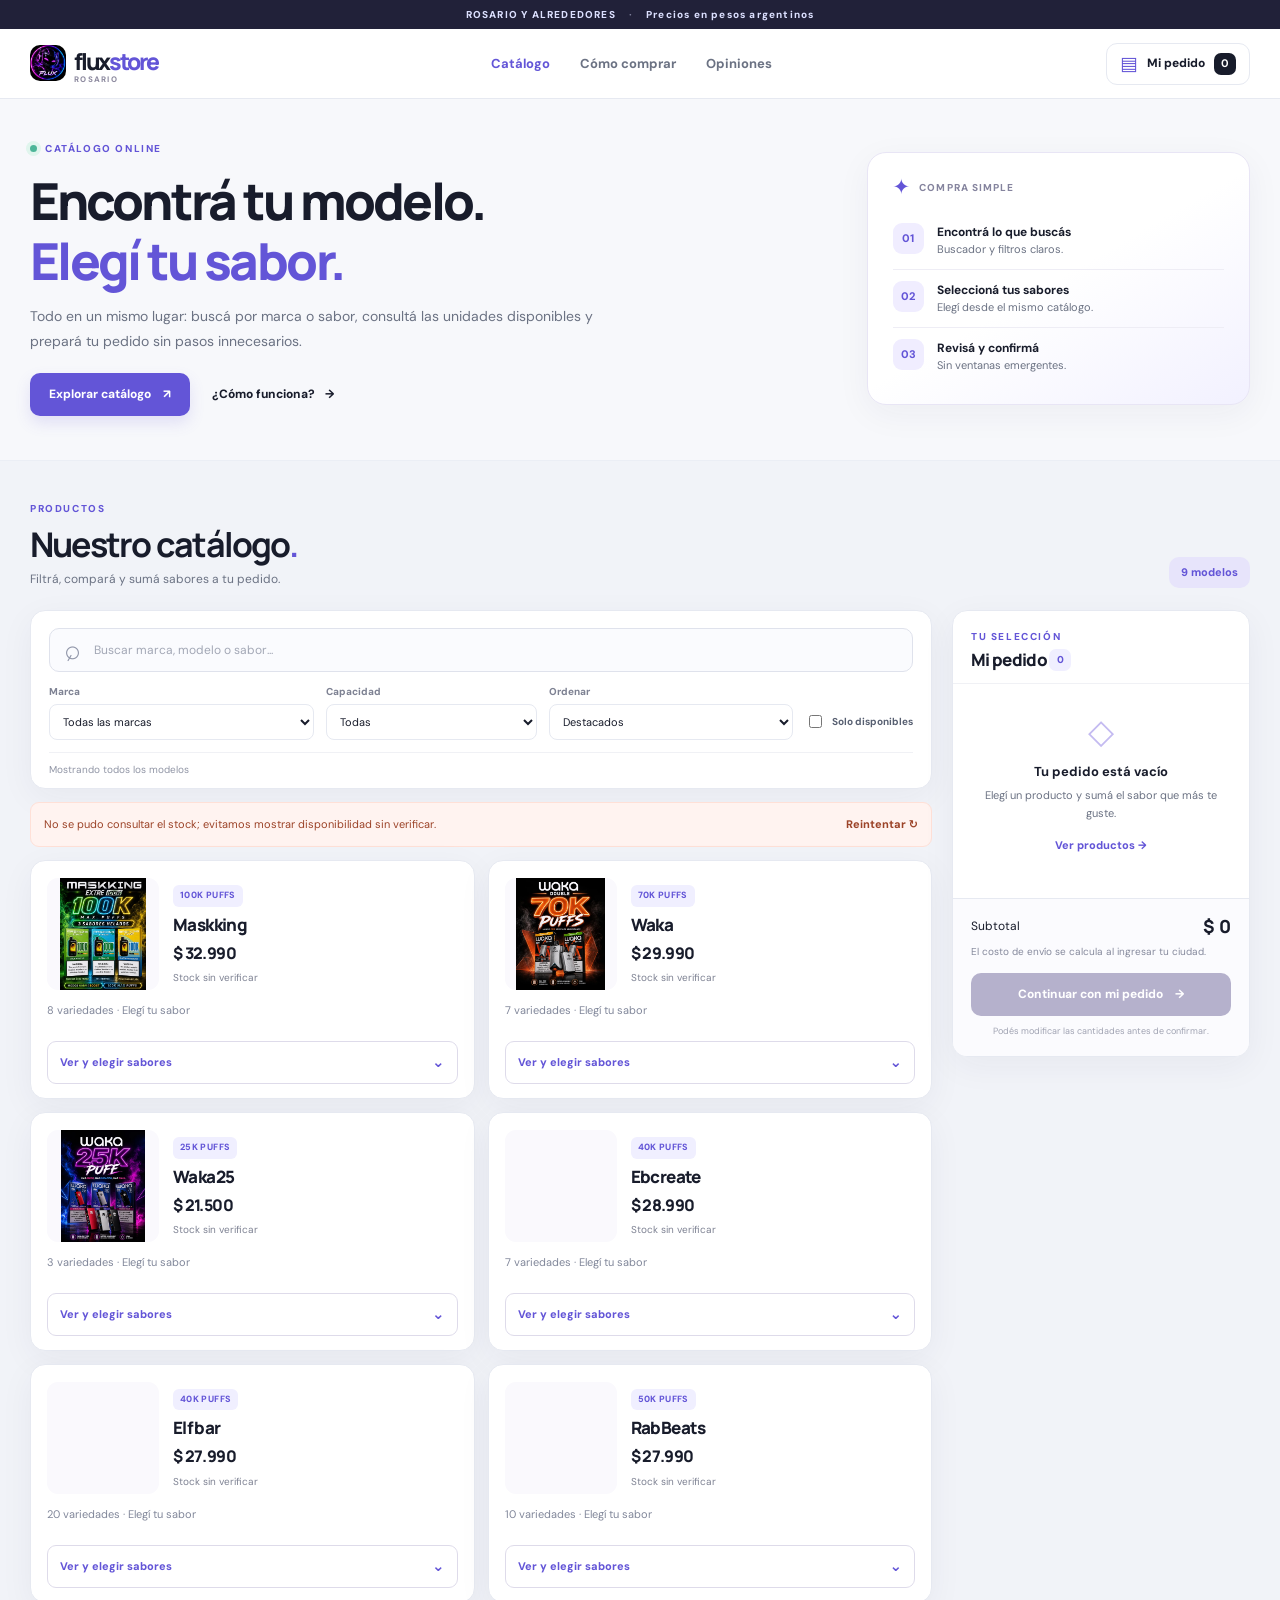
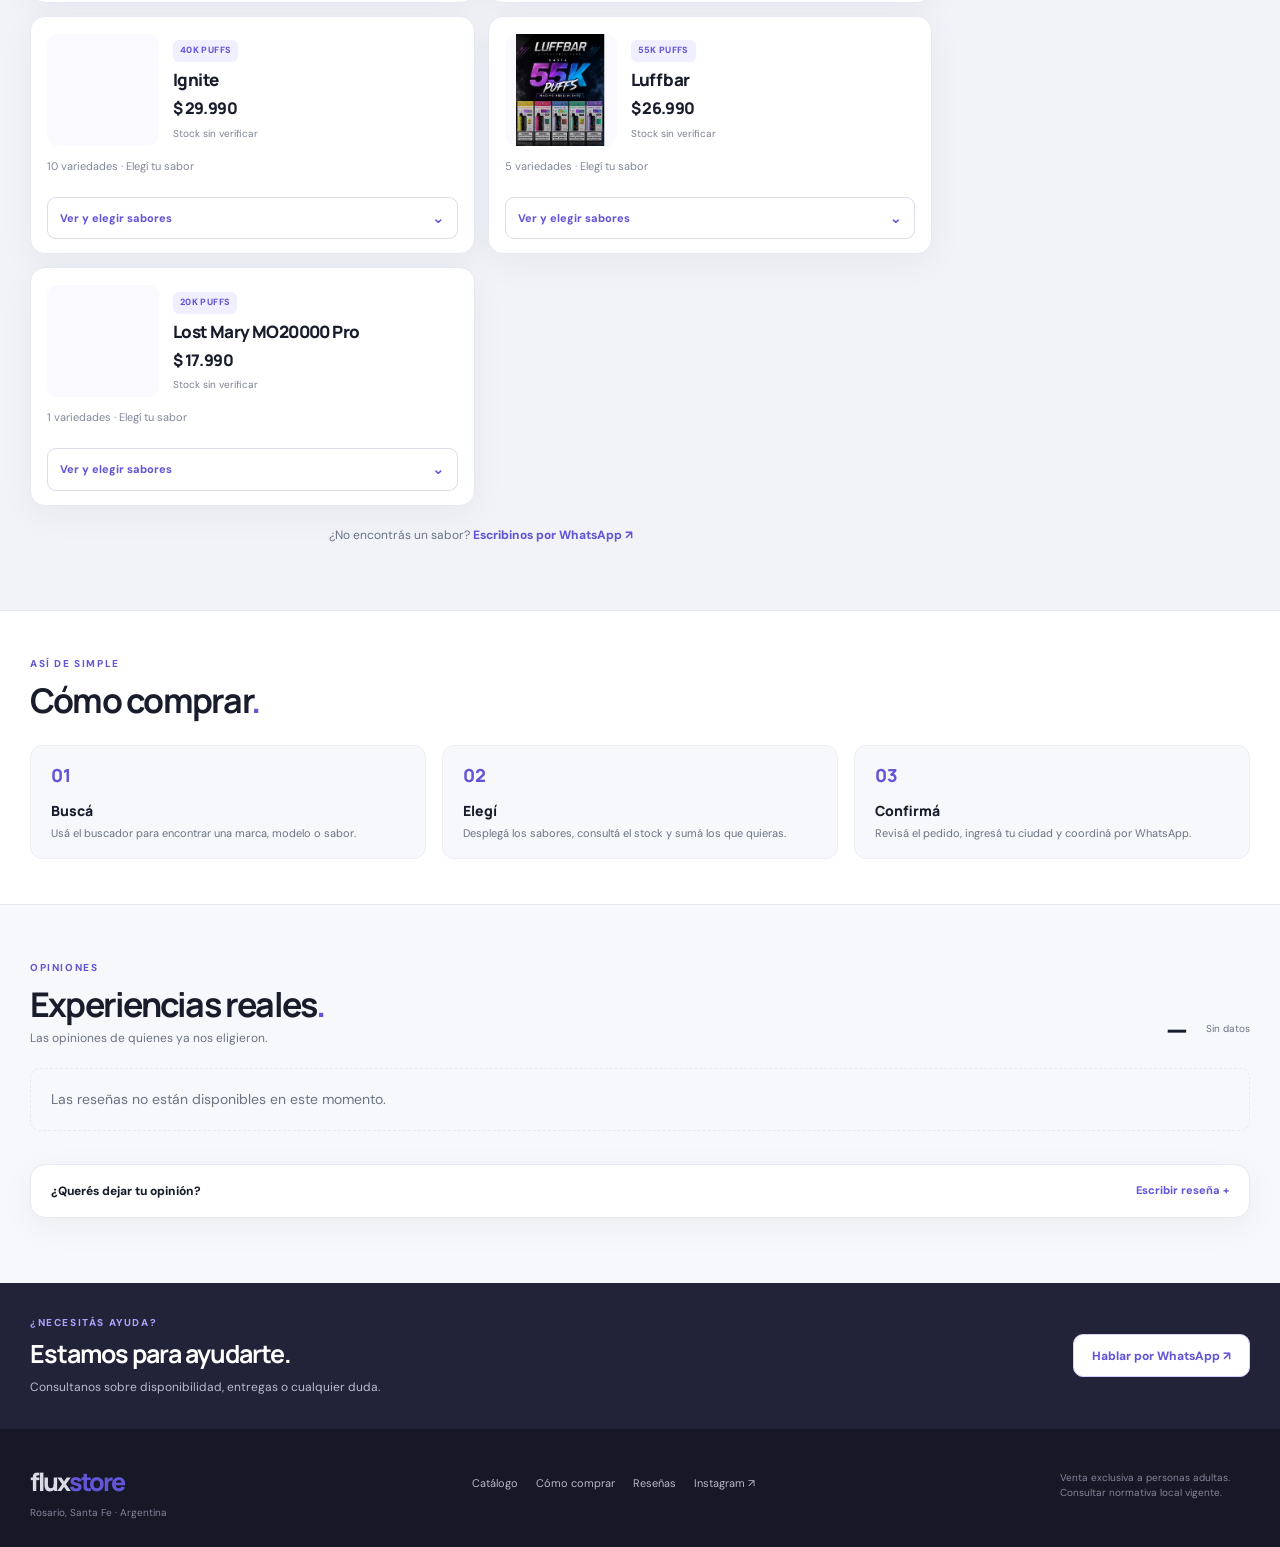
==== fluxstore/index.html @ 84cd3f76 "Primera version Fluxstore" ====
<!doctype html>
<html lang="es-AR">
<head>
  <meta charset="utf-8">
  <meta name="viewport" content="width=device-width, initial-scale=1">
  <meta name="theme-color" content="#f7f8fc">
  <meta name="description" content="Catálogo de Fluxstore Rosario. Consultá modelos y disponibilidad de sabores y prepará tu pedido con claridad.">
  <title>Fluxstore · Catálogo y pedidos</title>
  <link rel="icon" href="assets/fluxstore-logo-circle.webp">
  <link rel="preconnect" href="https://fonts.googleapis.com">
  <link rel="preconnect" href="https://fonts.gstatic.com" crossorigin>
  <link href="https://fonts.googleapis.com/css2?family=DM+Sans:wght@400;500;600;700;800&family=Manrope:wght@500;600;700;800&display=swap" rel="stylesheet">
  <link rel="stylesheet" href="styles.css">
  <script src="catalog-data.js" defer></script>
  <script src="script.js" defer></script>
</head>
<body>
  <a class="skip-link" href="#catalogo">Saltar al catálogo</a>
  <div class="top-note">ROSARIO Y ALREDEDORES <span aria-hidden="true">·</span> Precios en pesos argentinos</div>
  <header class="site-header">
    <div class="wrap nav">
      <a class="brand" href="#inicio" aria-label="Fluxstore, ir al inicio">
        <img src="assets/fluxstore-logo-circle.webp" alt="" width="40" height="40">
        <span>flux<span class="brand-accent">store</span><small>ROSARIO</small></span>
      </a>
      <nav class="nav-links" aria-label="Navegación principal">
        <a href="#catalogo" aria-current="page">Catálogo</a>
        <a href="#como-comprar">Cómo comprar</a>
        <a href="#resenas">Opiniones</a>
      </nav>
      <a class="header-order" href="#pedido" aria-label="Ver tu pedido"><span aria-hidden="true">▤</span> Mi pedido <strong id="headerCount">0</strong></a>
    </div>
  </header>

  <main id="inicio">
    <section class="hero wrap" aria-labelledby="hero-title">
      <div class="hero-copy">
        <span class="eyebrow"><span class="live-dot" aria-hidden="true"></span> CATÁLOGO ONLINE</span>
        <h1 id="hero-title">Encontrá tu modelo.<br><span>Elegí tu sabor.</span></h1>
        <p>Todo en un mismo lugar: buscá por marca o sabor, consultá las unidades disponibles y prepará tu pedido sin pasos innecesarios.</p>
        <div class="hero-actions">
          <a href="#catalogo" class="btn btn-primary">Explorar catálogo <span aria-hidden="true">↗</span></a>
          <a href="#como-comprar" class="text-link">¿Cómo funciona? <span aria-hidden="true">→</span></a>
        </div>
      </div>
      <div class="hero-aside" aria-label="Proceso de compra">
        <div class="hero-aside-top"><span class="hero-icon">✦</span><span>COMPRA SIMPLE</span></div>
        <div class="hero-mini-step"><span>01</span><div><strong>Encontrá lo que buscás</strong><small>Buscador y filtros claros.</small></div></div>
        <div class="hero-mini-step"><span>02</span><div><strong>Seleccioná tus sabores</strong><small>Elegí desde el mismo catálogo.</small></div></div>
        <div class="hero-mini-step"><span>03</span><div><strong>Revisá y confirmá</strong><small>Sin ventanas emergentes.</small></div></div>
      </div>
    </section>

    <section class="catalog-section" id="catalogo" aria-labelledby="catalog-title">
      <div class="wrap">
        <div class="section-heading">
          <div><span class="eyebrow">PRODUCTOS</span><h2 id="catalog-title">Nuestro catálogo<span class="heading-dot">.</span></h2><p>Filtrá, compará y sumá sabores a tu pedido.</p></div>
          <span class="catalog-counter" id="resultsCount" aria-live="polite">Cargando productos...</span>
        </div>

        <div class="shop-layout">
          <div class="shop-main">
            <div class="filters-card">
              <label class="search-control" for="productSearch">
                <span class="search-icon" aria-hidden="true">⌕</span>
                <input type="search" id="productSearch" placeholder="Buscar marca, modelo o sabor..." autocomplete="off">
              </label>
              <div class="filter-row">
                <label class="select-wrapper"><span>Marca</span><select id="brandFilter" aria-label="Filtrar por marca"><option value="all">Todas las marcas</option></select></label>
                <label class="select-wrapper"><span>Capacidad</span><select id="puffFilter" aria-label="Filtrar por capacidad"><option value="all">Todas</option></select></label>
                <label class="select-wrapper"><span>Ordenar</span><select id="sortFilter" aria-label="Ordenar productos"><option value="default">Destacados</option><option value="price-asc">Menor precio</option><option value="price-desc">Mayor precio</option><option value="name">Nombre A–Z</option></select></label>
                <label class="available-toggle"><input id="availableOnly" type="checkbox"> <span>Solo disponibles</span></label>
              </div>
              <div class="filter-bottom"><span id="filterSummary">Mostrando todos los modelos</span><button id="resetFilters" class="button-link" type="button" hidden>Limpiar filtros</button></div>
            </div>

            <div class="status-bar" id="stockStatus" role="status" aria-live="polite">Consultando disponibilidad actual...</div>
            <div class="product-grid" id="productGrid" aria-live="polite"></div>
            <div class="catalog-hint">¿No encontrás un sabor? <a id="catalogHelpWhatsapp" href="#" target="_blank" rel="noopener noreferrer">Escribinos por WhatsApp ↗</a></div>
          </div>

          <aside class="order-card" id="pedido" aria-labelledby="order-title">
            <div class="order-header"><div><span class="eyebrow">TU SELECCIÓN</span><h2 id="order-title">Mi pedido <span id="cartCountBadge">0</span></h2></div><button class="button-link" id="clearCart" type="button" hidden>Vaciar</button></div>
            <div class="cart-content" id="cartItems"><div class="empty-cart"><span>◇</span><strong>Tu pedido está vacío</strong><p>Elegí un producto y sumá el sabor que más te guste.</p><a href="#catalogo">Ver productos →</a></div></div>
            <div class="order-footer"><div class="total-line"><span>Subtotal</span><strong id="cartTotal">$ 0</strong></div><p class="shipping-caption">El costo de envío se calcula al ingresar tu ciudad.</p><button class="btn btn-primary full" id="goToCheckout" type="button" disabled>Continuar con mi pedido <span aria-hidden="true">→</span></button><small>Podés modificar las cantidades antes de confirmar.</small></div>
          </aside>
        </div>
      </div>
    </section>

    <section class="checkout-section wrap" id="checkout" hidden aria-labelledby="checkout-title">
      <div class="section-heading"><div><span class="eyebrow">ÚLTIMO PASO</span><h2 id="checkout-title">Finalizá tu pedido<span class="heading-dot">.</span></h2><p>Completá los datos de entrega y revisá el total.</p></div><button class="button-link back-link" id="backToCart" type="button">← Volver al pedido</button></div>
      <div id="checkoutFormArea" class="checkout-layout">
        <form id="checkoutForm" class="checkout-form">
          <h3>Datos de contacto</h3>
          <div class="field-grid">
            <label class="field"><span>Nombre y apellido <b>*</b></span><input id="checkoutName" name="nombre" autocomplete="name" type="text" minlength="2" required placeholder="Tu nombre"></label>
            <label class="field"><span>WhatsApp <b>*</b></span><input id="checkoutWhatsapp" name="whatsapp" autocomplete="tel" inputmode="tel" type="tel" minlength="8" required placeholder="341 123 4567"></label>
            <label class="field full-field"><span>Email <small>(opcional)</small></span><input id="checkoutEmail" name="email" autocomplete="email" type="email" placeholder="tu@email.com"></label>
          </div>
          <h3>Entrega</h3>
          <div class="field-grid">
            <label class="field"><span>Ciudad <b>*</b></span><select id="checkoutCity" required><option value="">Seleccionar ciudad</option><option value="Rosario">Rosario</option><option value="Villa Gobernador Gálvez">Villa Gobernador Gálvez</option><option value="Funes">Funes</option><option value="Pérez">Pérez</option></select></label>
            <label class="field"><span>Dirección <b>*</b></span><input id="checkoutAddress" autocomplete="street-address" type="text" minlength="3" required placeholder="Calle y número"></label>
            <label class="field"><span>Forma de pago <b>*</b></span><select id="checkoutPayment" required><option value="">Seleccionar</option><option value="Transferencia">Transferencia</option><option value="Efectivo">Efectivo</option></select></label>
            <label class="field"><span>Horario preferido <small>(opcional)</small></span><input id="checkoutTime" type="text" placeholder="Ej. después de las 18"></label>
            <label class="field full-field"><span>Aclaraciones <small>(opcional)</small></span><textarea id="checkoutNotes" rows="2" placeholder="Piso, timbre u otra indicación"></textarea></label>
          </div>
          <label class="age-check"><input id="adultConfirmation" type="checkbox" required> Confirmo que soy mayor de 18 años.</label>
          <div id="checkoutFeedback" class="form-feedback" role="alert" hidden></div>
          <button id="submitOrder" class="btn btn-primary full" type="submit">Preparar confirmación <span aria-hidden="true">→</span></button>
          <p class="form-disclaimer">No se cobra desde esta página. Se solicita confirmación final por WhatsApp.</p>
        </form>
        <div class="checkout-summary"><h3>Resumen</h3><div id="checkoutItems"></div><div class="summary-row"><span>Productos</span><strong id="checkoutProductsTotal">$ 0</strong></div><div class="summary-row"><span>Envío <small>(estimado)</small></span><strong id="checkoutShippingTotal">Elegí ciudad</strong></div><div class="summary-row summary-total"><span>Total estimado</span><strong id="checkoutResumeTotal">$ 0</strong></div><p>Disponibilidad y entrega sujetas a confirmación.</p></div>
      </div>
      <div class="confirmation" id="confirmation" hidden>
        <div class="confirmation-icon" aria-hidden="true">✓</div>
        <span class="eyebrow">SOLICITUD PREPARADA</span>
        <h3>Un paso más y listo.</h3>
        <p id="confirmationMessage">Enviá tu pedido por WhatsApp para coordinar la confirmación.</p>
        <div class="confirmation-details"><div><span>Referencia</span><strong id="checkoutOrderId">—</strong></div><div><span>Total estimado</span><strong id="checkoutPaymentTotal">—</strong></div></div>
        <div class="bank-box" id="bankBox" hidden><h4>Datos de transferencia</h4><div><span>Alias</span><strong id="checkoutAlias"></strong></div><div><span>Titular</span><strong id="checkoutHolder"></strong></div><div><span>CVU / CBU</span><strong id="checkoutCvu"></strong></div><button id="copyCheckoutAlias" type="button" class="button-link">Copiar alias</button><small>No transfieras hasta confirmar disponibilidad y total con el comercio.</small></div>
        <a class="btn btn-whatsapp" id="checkoutWhatsappReceipt" href="#" target="_blank" rel="noopener noreferrer">Enviar pedido por WhatsApp ↗</a>
        <button id="startNewOrder" type="button" class="button-link">Seguir explorando el catálogo</button>
      </div>
    </section>

    <section class="how-section" id="como-comprar"><div class="wrap"><div class="section-heading compact"><div><span class="eyebrow">ASÍ DE SIMPLE</span><h2>Cómo comprar<span class="heading-dot">.</span></h2></div></div><div class="how-grid"><article><span>01</span><h3>Buscá</h3><p>Usá el buscador para encontrar una marca, modelo o sabor.</p></article><article><span>02</span><h3>Elegí</h3><p>Desplegá los sabores, consultá el stock y sumá los que quieras.</p></article><article><span>03</span><h3>Confirmá</h3><p>Revisá el pedido, ingresá tu ciudad y coordiná por WhatsApp.</p></article></div></div></section>

    <section class="reviews-section wrap" id="resenas" aria-labelledby="reviews-title"><div class="section-heading compact"><div><span class="eyebrow">OPINIONES</span><h2 id="reviews-title">Experiencias reales<span class="heading-dot">.</span></h2><p>Las opiniones de quienes ya nos eligieron.</p></div><div class="review-rating"><strong id="averageRating">—</strong><span class="review-stars" id="averageStars"></span><small id="reviewCount">Cargando...</small></div></div><div id="reviewsGrid" class="reviews-grid"><p>Cargando reseñas...</p></div>
      <details class="review-editor" id="reviewEditor"><summary>¿Querés dejar tu opinión? <span>Escribir reseña +</span></summary><form id="reviewForm" class="review-form"><label class="field"><span>Tu nombre</span><input id="reviewName" type="text" maxlength="80" placeholder="Tu nombre"></label><label class="field"><span>Calificación</span><select id="reviewRating"><option value="5">★★★★★ — Excelente</option><option value="4">★★★★☆ — Muy buena</option><option value="3">★★★☆☆ — Buena</option><option value="2">★★☆☆☆ — Regular</option><option value="1">★☆☆☆☆ — Mala</option></select></label><label class="field"><span>Comentario <small>(opcional)</small></span><textarea id="reviewComment" maxlength="1000" rows="3" placeholder="Contanos tu experiencia"></textarea></label><div id="reviewFeedback" class="form-feedback" role="status" hidden></div><button class="btn btn-primary" type="submit">Enviar reseña</button></form></details>
    </section>
    <section class="contact-strip" id="contacto"><div class="wrap contact-inner"><div><span class="eyebrow">¿NECESITÁS AYUDA?</span><h2>Estamos para ayudarte.</h2><p>Consultanos sobre disponibilidad, entregas o cualquier duda.</p></div><a id="contactWhatsapp" class="btn btn-outline" href="#" target="_blank" rel="noopener noreferrer">Hablar por WhatsApp ↗</a></div></section>
  </main>

  <footer class="footer"><div class="wrap footer-inner"><div class="footer-brand"><strong>flux<span>store</span></strong><p>Rosario, Santa Fe · Argentina</p></div><div class="footer-links"><a href="#catalogo">Catálogo</a><a href="#como-comprar">Cómo comprar</a><a href="#resenas">Reseñas</a><a href="https://www.instagram.com/fluxstore__/" target="_blank" rel="noopener noreferrer">Instagram ↗</a></div><p class="footer-note">Venta exclusiva a personas adultas. Consultar normativa local vigente.</p></div></footer>

  <a id="mobileCartBar" href="#pedido" class="mobile-cart-bar" hidden><span><strong id="mobileCartCount">0 artículos</strong><small id="mobileCartTotal">$ 0</small></span><strong>Ver pedido →</strong></a>
  <div id="toast" class="toast" role="status" aria-live="polite" hidden></div>
</body>
</html>
---- fluxstore/styles.css ----
:root{--bg:#f7f8fb;--paper:#fff;--ink:#181c2b;--muted:#6b7283;--line:#e6e9f1;--primary:#6355d7;--primary-dark:#4f42b8;--soft:#f0efff;--success:#187f50;--radius:16px;--shadow:0 9px 34px rgba(30,31,70,.05)}
*{box-sizing:border-box}html{scroll-behavior:smooth;scroll-padding-top:96px}body{margin:0;background:var(--bg);color:var(--ink);font-family:'DM Sans',system-ui,-apple-system,sans-serif;font-size:14px;line-height:1.52}a{text-decoration:none;color:inherit}button,input,select,textarea{font:inherit}button{cursor:pointer}button:disabled{cursor:not-allowed}img{max-width:100%;display:block}input,select,textarea{color:var(--ink)}:focus-visible{outline:3px solid #978fff;outline-offset:3px}[hidden]{display:none!important}.wrap{width:min(1220px,calc(100% - 48px));margin-inline:auto}.skip-link{position:absolute;top:-100px;left:16px;background:white;padding:10px;z-index:100}.skip-link:focus{top:12px}.top-note{height:29px;background:#212139;color:#dce0ff;display:flex;align-items:center;justify-content:center;font-size:10px;letter-spacing:.12em;font-weight:800;gap:13px}.top-note span{opacity:.5}.site-header{position:sticky;top:0;background:rgba(255,255,255,.94);border-bottom:1px solid var(--line);backdrop-filter:blur(15px);z-index:30}.nav{display:flex;align-items:center;justify-content:space-between;height:69px;gap:20px}.brand{display:inline-flex;align-items:center;gap:8px;font-family:Manrope,sans-serif;font-weight:800;font-size:23px;letter-spacing:-.095em}.brand img{width:36px;height:36px;border-radius:10px;object-fit:cover}.brand-accent,.footer-brand strong span{color:var(--primary)}.brand small{display:block;font-family:'DM Sans',sans-serif;letter-spacing:.16em;font-size:8px;line-height:1;font-weight:800;color:#8d8a9f;margin-top:-3px}.nav-links{display:flex;gap:30px;font-size:13px;font-weight:700;color:var(--muted)}.nav-links a:hover,.nav-links a[aria-current]{color:var(--primary)}.header-order{border:1px solid var(--line);border-radius:11px;padding:9px 13px;display:flex;align-items:center;gap:9px;font-weight:800;font-size:12px;background:#fff}.header-order>span{font-size:19px;line-height:1;color:var(--primary)}.header-order strong{display:grid;place-items:center;border-radius:7px;min-width:22px;height:22px;color:#fff;background:var(--ink);font-size:11px}.eyebrow{display:flex;gap:8px;align-items:center;color:var(--primary);font-weight:800;font-size:10px;letter-spacing:.16em}.live-dot{width:7px;height:7px;border-radius:50%;background:#4db598;box-shadow:0 0 0 4px #e0f5ed}.hero{min-height:324px;padding:42px 0 44px;display:grid;grid-template-columns:minmax(0,1.6fr) minmax(280px,.78fr);align-items:center;gap:50px}.hero h1,h2,h3,p{margin-top:0}.hero h1,h2{font-family:Manrope,'DM Sans',sans-serif;letter-spacing:-.052em}.hero h1{font-size:clamp(31px,4vw,51px);line-height:1.17;font-weight:800;margin:15px 0 13px}.hero h1 span{color:var(--primary)}.hero-copy>p{font-size:14px;max-width:580px;color:var(--muted);line-height:1.8;margin-bottom:19px}.hero-actions{display:flex;align-items:center;gap:22px;flex-wrap:wrap}.btn{display:inline-flex;align-items:center;justify-content:center;gap:12px;min-height:43px;border:1px solid transparent;border-radius:10px;padding:11px 18px;font-weight:800;font-size:12px;text-align:center;transition:background .15s,transform .15s,box-shadow .15s}.btn:hover:not(:disabled){transform:translateY(-1px)}.btn-primary{background:var(--primary);color:white;box-shadow:0 7px 15px rgba(99,85,215,.15)}.btn-primary:hover:not(:disabled){background:var(--primary-dark)}.btn-primary:disabled{background:#b5b1cc;box-shadow:none}.btn-outline{border-color:#d8d1ff;background:#fff;color:var(--primary)}.btn-whatsapp{background:#1c9b61;color:#fff;margin-top:22px}.btn-whatsapp:hover{background:#168252}.btn.full{width:100%}.text-link{color:var(--ink);font-weight:800;font-size:12px}.text-link span{margin-left:7px}.hero-aside{border:1px solid #e8e5f5;background:linear-gradient(150deg,#fff 50%,#f2f1ff);padding:19px 25px;border-radius:19px;box-shadow:var(--shadow)}.hero-aside-top{font-weight:800;font-size:10px;letter-spacing:.11em;color:#85849e;display:flex;gap:8px;align-items:center;margin-bottom:8px}.hero-icon{font-size:21px;color:var(--primary)}.hero-mini-step{display:flex;gap:13px;padding:11px 0;border-bottom:1px solid #eeedf5}.hero-mini-step:last-child{border-bottom:0}.hero-mini-step>span{width:31px;height:31px;flex:none;background:#f0edff;border-radius:9px;display:grid;place-items:center;font-weight:800;font-size:11px;color:var(--primary)}.hero-mini-step strong{display:block;font-size:12px}.hero-mini-step small{display:block;color:var(--muted);font-size:11px}.catalog-section{padding:40px 0 66px;background:#f1f3f8;border-top:1px solid #ebeef5}.section-heading{display:flex;justify-content:space-between;align-items:end;gap:25px;margin-bottom:22px}.section-heading h2{font-size:clamp(26px,3vw,34px);line-height:1.2;margin:8px 0 5px}.section-heading p{color:var(--muted);font-size:12px;margin:0}.heading-dot{color:var(--primary)}.catalog-counter{font-size:11px;font-weight:800;color:var(--primary);background:#e7e4fb;border-radius:10px;padding:7px 12px;white-space:nowrap}.shop-layout{display:grid;grid-template-columns:minmax(0,1fr) 298px;align-items:start;gap:20px}.shop-main{min-width:0}.filters-card,.order-card,.product-card,.checkout-form,.checkout-summary,.review-editor{background:var(--paper);border:1px solid var(--line);border-radius:15px;box-shadow:var(--shadow)}.filters-card{padding:17px 18px 11px;margin-bottom:13px}.search-control{display:flex;align-items:center;height:44px;border:1px solid #dfe2ec;border-radius:10px;overflow:hidden;background:#fafbfe}.search-icon{font-family:Arial,sans-serif;color:#9096a9;font-size:28px;line-height:1;margin-left:13px;transform:rotate(-15deg)}.search-control:focus-within{border-color:var(--primary);box-shadow:0 0 0 2px #e8e5ff}.search-control input{min-width:0;width:100%;height:100%;padding:0 14px;border:0;outline:0;background:transparent;font-size:12px}.search-control input::placeholder{color:#a2a7b5}.filter-row{display:grid;grid-template-columns:1.25fr 1fr 1.15fr auto;gap:12px;align-items:end;margin-top:12px}.select-wrapper{display:block;min-width:0}.select-wrapper>span{display:block;font-size:10px;font-weight:800;color:#7e8293;margin-bottom:5px}.select-wrapper select{width:100%;height:36px;min-width:0;border:1px solid var(--line);border-radius:8px;background:#fff;padding:0 9px;font-size:11px;cursor:pointer}.available-toggle{display:flex;align-items:center;gap:7px;min-height:37px;white-space:nowrap;font-size:10px;color:#575f71;font-weight:700}.available-toggle input,.age-check input{accent-color:var(--primary)}.filter-bottom{display:flex;justify-content:space-between;gap:10px;align-items:center;border-top:1px solid #f0f1f5;margin-top:12px;padding-top:9px;font-size:10px;color:#9095a5}.button-link{border:0;background:transparent;color:var(--primary);font-size:11px;font-weight:800;padding:4px 0}.button-link:hover{text-decoration:underline}.status-bar{border-radius:9px;padding:9px 13px;font-size:11px;color:#585a80;background:#eeedff;border:1px solid #e5e2fc;margin-bottom:13px}.status-bar.success{background:#e8f8f0;color:#167c50;border-color:#d5f2e1}.status-bar.error{background:#fff3f0;color:#9c4328;border-color:#ffe0d7;display:flex;justify-content:space-between;gap:10px;align-items:center}.status-bar .button-link{color:inherit}.product-grid{display:grid;grid-template-columns:repeat(2,minmax(0,1fr));gap:13px;align-items:start}.product-column{display:flex;flex-direction:column;gap:13px;min-width:0}.product-card{min-width:0;overflow:hidden;display:flex;flex-direction:column}.product-top{display:grid;grid-template-columns:112px minmax(0,1fr);gap:14px;padding:17px 16px 12px;align-items:center}.product-image{height:112px;border-radius:11px;overflow:hidden;background:#faf9fd;display:flex;align-items:center;justify-content:center}.product-image img{height:100%;width:100%;object-fit:contain;mix-blend-mode:multiply}.product-meta{min-width:0}.product-meta .puffs{display:inline-block;padding:4px 7px;border-radius:6px;color:var(--primary);background:var(--soft);font-weight:800;font-size:9px;letter-spacing:.04em}.product-meta h3{font:800 17px/1.3 Manrope,sans-serif;letter-spacing:-.035em;margin:7px 0 5px;overflow-wrap:anywhere}.product-price{font-size:16px;font-family:Manrope,sans-serif;letter-spacing:-.04em;font-weight:800}.product-price small{color:#a5a8b0;text-decoration:line-through;font-size:10px;margin-right:5px}.stock-note{display:block;font-size:10px;margin-top:5px;color:#7d8192}.stock-note.available{color:var(--success);font-weight:700}.stock-note.unavailable{color:#aa5050}.product-foot{padding:0 16px 14px;margin-top:auto}.flavor-short{min-height:30px;font-size:11px;color:#81879a;margin:0 0 9px}.flavor-short strong{color:#555c70}.expand-flavors{display:flex;align-items:center;justify-content:space-between;width:100%;border:1px solid #dedbea;background:#fff;color:var(--primary);padding:9px 12px;border-radius:9px;font-size:11px;font-weight:800}.expand-flavors:hover{background:#f7f5ff;border-color:#cac4fa}.expand-flavors[aria-expanded=true]{background:#f1efff;border-color:#c8c3fa}.expand-flavors:disabled{color:#9995ab;background:#f7f7f9}.chevron{font-size:15px;transition:transform .2s}.expand-flavors[aria-expanded=true] .chevron{transform:rotate(180deg)}.flavor-panel{background:#fafaff;border-top:1px solid #efedf7;padding:12px 12px 14px}.flavor-panel-label{font-size:10px;font-weight:800;color:#85859a;margin-bottom:9px;display:flex;justify-content:space-between}.flavor-search{height:34px;width:100%;border:1px solid #e3e1ec;background:#fff;border-radius:8px;padding:0 10px;font-size:11px;margin-bottom:8px}.flavor-list{max-height:285px;overflow-y:auto;padding-right:3px}.flavor-row{display:grid;grid-template-columns:39px minmax(0,1fr) auto;align-items:center;gap:10px;border-bottom:1px solid #eae9f1;padding:7px 2px;min-height:53px}.flavor-row:last-child{border-bottom:0}.flavor-row>img{height:38px;width:38px;object-fit:contain;border-radius:6px;background:#fff}.flavor-row-title{min-width:0}.flavor-row-title strong{display:block;line-height:1.25;font-size:11px;overflow-wrap:anywhere}.flavor-row-title small{display:block;line-height:1.3;color:#828799;font-size:10px;margin-top:3px;overflow-wrap:anywhere}.flavor-add{border:1px solid #ddd9fb;background:#fff;color:var(--primary);min-width:31px;height:31px;border-radius:8px;font-size:17px;font-weight:800}.flavor-add:hover:not(:disabled){background:var(--primary);color:#fff}.flavor-add:disabled{color:#aab0bc;border-color:#e4e7ed;cursor:not-allowed}.empty-flavors{font-size:11px;color:var(--muted);padding:14px 5px}.empty-products{grid-column:1/-1;text-align:center;padding:54px 18px;background:#fff;border:1px solid var(--line);border-radius:13px}.empty-products h3{font-size:17px;margin-bottom:4px}.empty-products p{font-size:12px;color:var(--muted)}.catalog-hint{text-align:center;margin-top:20px;font-size:12px;color:var(--muted)}.catalog-hint a{color:var(--primary);font-weight:800}.order-card{position:sticky;top:86px;overflow:hidden}.order-header{padding:18px 18px 12px;display:flex;justify-content:space-between;align-items:center;gap:10px;border-bottom:1px solid #f0f1f5}.order-header h2{font:800 17px Manrope,sans-serif;letter-spacing:-.04em;margin:4px 0 0}.order-header h2 span{font:800 10px 'DM Sans',sans-serif;display:inline-flex;align-items:center;justify-content:center;min-width:22px;height:22px;border-radius:7px;background:var(--soft);color:var(--primary);vertical-align:3px}.cart-content{padding:14px 17px;max-height:330px;overflow-y:auto}.empty-cart{text-align:center;padding:17px 7px 29px}.empty-cart>span{font-size:34px;line-height:1;color:#c4bbf1}.empty-cart strong{display:block;margin:12px 0 5px;font-size:13px}.empty-cart p{color:var(--muted);font-size:11px;line-height:1.65}.empty-cart a{font-size:11px;font-weight:800;color:var(--primary)}.cart-item{padding:12px 0;border-bottom:1px solid #edeef3}.cart-item:first-child{padding-top:0}.cart-item:last-child{border-bottom:0}.cart-item-head{display:flex;align-items:start;justify-content:space-between;gap:8px}.cart-item strong{font-size:12px;line-height:1.3;overflow-wrap:anywhere}.remove-item{background:transparent;border:0;color:#a3a7b7;padding:0 3px;font-size:18px;line-height:1}.cart-flavor{font-size:10px;color:var(--muted);margin:3px 0 8px;overflow-wrap:anywhere}.cart-item-bottom{display:flex;justify-content:space-between;align-items:center;gap:8px}.cart-item-bottom b{font-size:12px;white-space:nowrap}.qty-control{display:inline-flex;border:1px solid var(--line);border-radius:8px;overflow:hidden;align-items:center}.qty-control button{border:0;background:#fff;width:29px;height:27px;color:var(--primary);font-size:17px}.qty-control button:disabled{color:#c5c6cc}.qty-control span{min-width:20px;text-align:center;font-size:11px;font-weight:800}.order-footer{background:#fbfbfe;border-top:1px solid var(--line);padding:15px 18px 17px}.total-line,.summary-row{display:flex;align-items:center;justify-content:space-between;gap:12px;font-size:12px}.total-line strong{font:800 18px Manrope,sans-serif}.shipping-caption{margin:6px 0 14px;color:#85899c;font-size:10px}.order-footer>small{color:#a0a3b2;display:block;font-size:9px;text-align:center;margin-top:9px}.checkout-section{padding:50px 0 65px}.checkout-layout{display:grid;grid-template-columns:minmax(0,1.8fr) minmax(260px,1fr);align-items:start;gap:20px}.checkout-form,.checkout-summary{padding:25px}.checkout-form h3,.checkout-summary h3{font:800 16px Manrope,sans-serif;margin:0 0 18px}.checkout-form h3:not(:first-child){border-top:1px solid var(--line);padding-top:22px;margin-top:22px}.field-grid{display:grid;grid-template-columns:repeat(2,minmax(0,1fr));gap:15px}.field{display:block;min-width:0}.field>span{display:block;font-size:11px;color:#555b6c;font-weight:800;margin-bottom:5px}.field b{color:var(--primary)}.field small{font-weight:500;color:#999baa}.field input,.field select,.field textarea{width:100%;background:#fff;border:1px solid #dde1ec;border-radius:9px;padding:10px 12px;font-size:12px;outline:none;min-height:41px}.field textarea{resize:vertical}.field input:focus,.field select:focus,.field textarea:focus{border-color:var(--primary);box-shadow:0 0 0 2px #edeaff}.full-field{grid-column:1/-1}.age-check{display:flex;gap:9px;align-items:start;font-size:11px;color:#575f6f;font-weight:600;margin:22px 0 14px}.age-check input{margin-top:3px}.form-disclaimer{margin:11px 0 0;text-align:center;font-size:10px;color:var(--muted)}.form-feedback{padding:11px 14px;border:1px solid #f0d3cd;border-radius:9px;background:#fff2ef;color:#873d2d;font-size:11px;margin-bottom:12px}.form-feedback.success{background:#ebf9f0;border-color:#d5efdf;color:var(--success)}.checkout-summary{position:sticky;top:86px}.summary-product{display:flex;justify-content:space-between;gap:13px;padding:12px 0;border-bottom:1px solid #edf0f5;font-size:11px}.summary-product span{color:#666b7d}.summary-product strong{white-space:nowrap}.summary-row{padding:13px 0;border-bottom:1px solid #edf0f5}.summary-row small{color:var(--muted)}.summary-total{border-bottom:0}.summary-total strong{font:800 20px Manrope,sans-serif;color:var(--primary)}.checkout-summary>p{color:#9296a5;font-size:10px;margin:2px 0}.confirmation{max-width:690px;margin:auto;background:#fff;border:1px solid var(--line);border-radius:17px;text-align:center;padding:34px;box-shadow:var(--shadow)}.confirmation-icon{width:43px;height:43px;border-radius:50%;background:#e6f8f0;color:var(--success);margin:0 auto 17px;display:grid;place-items:center;font-size:23px}.confirmation .eyebrow{justify-content:center}.confirmation h3{font:800 29px Manrope,sans-serif;margin:10px 0 8px;letter-spacing:-.05em}.confirmation>p{color:var(--muted);font-size:12px}.confirmation-details{display:flex;justify-content:space-around;gap:14px;border:1px solid var(--line);border-radius:10px;margin:23px auto;padding:16px}.confirmation-details span,.bank-box span{display:block;font-size:10px;color:var(--muted)}.confirmation-details strong{font-size:14px}.bank-box{background:#faf9ff;border:1px solid #e6e2fb;border-radius:12px;padding:18px;margin:18px 0;text-align:left}.bank-box h4{margin:0 0 10px;font-size:14px}.bank-box>div{display:flex;justify-content:space-between;gap:12px;padding:7px 0;border-bottom:1px solid #e9e5f5;overflow-wrap:anywhere}.bank-box>div strong{max-width:65%;text-align:right;font-size:11px}.bank-box>small{display:block;color:#8e7590;margin-top:10px;font-size:10px}.confirmation>.button-link{display:block;margin:18px auto 0}.how-section{background:#fff;padding:45px 0;border-top:1px solid var(--line);border-bottom:1px solid var(--line)}.section-heading.compact{margin-bottom:20px}.how-grid{display:grid;grid-template-columns:repeat(3,minmax(0,1fr));gap:16px}.how-grid article{background:#f7f8fb;border:1px solid #eceef4;border-radius:12px;padding:17px 20px}.how-grid article>span{font:800 18px Manrope,sans-serif;color:var(--primary)}.how-grid h3{font:800 14px Manrope,sans-serif;margin:12px 0 5px}.how-grid p{color:var(--muted);font-size:11px;margin:0}.reviews-section{padding:55px 0 65px}.review-rating{display:flex;align-items:center;gap:9px}.review-rating strong{font:800 28px Manrope,sans-serif}.review-rating small{font-size:10px;color:var(--muted)}.review-stars{color:#e0a039;letter-spacing:2px}.reviews-grid{display:grid;grid-template-columns:repeat(3,minmax(0,1fr));gap:13px}.review-card{border:1px solid var(--line);border-radius:12px;background:white;padding:20px;min-width:0}.review-card p{font-size:12px;line-height:1.7;min-height:38px;margin:9px 0 13px}.review-card strong{font-size:11px}.reviews-empty{grid-column:1/-1;color:var(--muted);border:1px dashed var(--line);border-radius:10px;padding:20px}.review-editor{margin-top:19px;padding:0}.review-editor summary{cursor:pointer;padding:17px 20px;list-style:none;display:flex;justify-content:space-between;gap:15px;font-size:12px;font-weight:800}.review-editor summary::-webkit-details-marker{display:none}.review-editor summary span{color:var(--primary);font-size:11px}.review-form{padding:20px;border-top:1px solid var(--line);display:grid;grid-template-columns:1fr 1fr;gap:15px}.review-form .field:nth-child(3),.review-form .form-feedback{grid-column:1/-1}.contact-strip{background:#222238;color:white;padding:32px 0}.contact-inner{display:flex;justify-content:space-between;gap:24px;align-items:center}.contact-inner h2{font-size:25px;letter-spacing:-.04em;margin:5px 0}.contact-inner p{color:#babbd2;font-size:12px;margin:0}.contact-inner .eyebrow{color:#ada3ff}.footer{background:#171725;color:#dbdbe7}.footer-inner{padding:35px 0 27px;display:flex;justify-content:space-between;gap:20px;align-items:start}.footer-brand strong{font:800 25px Manrope,sans-serif;letter-spacing:-.08em}.footer-brand p,.footer-note{color:#85859d;font-size:10px;margin:6px 0 0}.footer-links{display:flex;gap:18px;font-size:11px;color:#b8b9c9;margin-top:11px}.footer-links a:hover{color:white}.footer-note{max-width:190px}.mobile-cart-bar{display:none}.toast{position:fixed;right:22px;bottom:22px;background:#21213b;color:white;border-radius:11px;padding:13px 17px;font-size:12px;font-weight:800;z-index:40;box-shadow:0 12px 35px #22223840}
/* Internal admin screen */
.admin-page{background:var(--bg)}.admin-wrap{width:min(960px,calc(100% - 40px));margin:38px auto 70px}.admin-hero{text-align:center}.admin-hero .eyebrow{justify-content:center}.admin-hero h1{font:800 38px Manrope,sans-serif;letter-spacing:-.05em;margin:9px}.admin-hero p{color:var(--muted)}.admin-logo{height:70px;width:70px;object-fit:contain;margin:0 auto 18px;border-radius:12px}.admin-grid{display:grid;grid-template-columns:repeat(2,minmax(0,1fr));gap:15px;margin:30px 0}.admin-card,.admin-section{border:1px solid var(--line);border-radius:15px;background:#fff;padding:25px;box-shadow:var(--shadow)}.admin-card>span{font-size:27px}.admin-card h2,.admin-section h2{font:800 20px Manrope,sans-serif;margin:9px 0}.admin-card p,.admin-section p{font-size:12px;color:var(--muted)}.admin-section{margin-bottom:17px}.admin-section .eyebrow{display:block}.promo-copy{border-left:3px solid var(--primary);padding-left:12px}.status-list{display:flex;gap:8px;flex-wrap:wrap}.status-list span{background:var(--soft);color:var(--primary);border-radius:999px;padding:7px 12px;font-size:11px;font-weight:800}
@media(max-width:1080px){.shop-layout{grid-template-columns:minmax(0,1fr) 270px}.product-top{grid-template-columns:100px minmax(0,1fr);gap:10px}.product-image{height:100px}.filter-row{grid-template-columns:repeat(3,1fr)}.available-toggle{grid-column:1/-1;min-height:20px}}
@media(max-width:850px){.hero{grid-template-columns:1fr;gap:25px;padding:34px 0}.hero-aside{display:grid;grid-template-columns:repeat(3,1fr);gap:10px}.hero-aside-top{grid-column:1/-1}.hero-mini-step{border:0;padding:6px 0}.shop-layout{grid-template-columns:1fr}.product-grid{grid-template-columns:repeat(2,minmax(0,1fr))}.order-card,.checkout-summary{position:static}.order-card{max-width:none;scroll-margin-top:90px}.cart-content{max-height:none}.checkout-layout{grid-template-columns:1fr}.footer-inner{flex-wrap:wrap}}
@media(max-width:620px){.wrap{width:calc(100% - 28px)}.top-note{font-size:9px}.nav{height:62px}.nav-links{display:none}.brand{font-size:21px}.brand img{width:33px;height:33px}.header-order{font-size:11px;padding:8px 10px}.hero{min-height:0;padding:30px 0 28px}.hero h1{font-size:34px;line-height:1.17}.hero-copy>p{font-size:12px;margin-bottom:15px}.hero-aside{display:none}.hero-actions{gap:18px}.catalog-section{padding-top:28px}.section-heading{align-items:start;gap:9px;margin-bottom:18px}.section-heading h2{font-size:26px}.catalog-counter{font-size:9px;white-space:normal;text-align:center;max-width:100px}.filters-card{padding:13px;margin-bottom:10px}.filter-row{grid-template-columns:repeat(2,minmax(0,1fr));gap:10px}.filter-row .select-wrapper:nth-child(3){grid-column:1/2}.available-toggle{grid-column:2/3;align-self:end}.product-grid{grid-template-columns:1fr;gap:10px}.product-top{grid-template-columns:104px minmax(0,1fr);padding:14px;gap:14px}.product-image{height:104px}.product-foot{padding:0 14px 14px}.flavor-short{min-height:0}.order-card{margin-top:6px}.checkout-section{padding:40px 0}.checkout-form,.checkout-summary{padding:18px}.field-grid{grid-template-columns:1fr;gap:12px}.review-form{grid-template-columns:1fr}.review-form .field:nth-child(3),.review-form .form-feedback{grid-column:auto}.how-grid,.reviews-grid{grid-template-columns:1fr}.how-grid{gap:10px}.how-grid article{padding:15px}.reviews-section{padding:40px 0}.review-rating{flex-wrap:wrap;justify-content:end}.review-rating strong{font-size:20px}.contact-inner{align-items:start;flex-direction:column}.footer-inner{flex-direction:column;gap:18px}.footer-links{flex-wrap:wrap}.mobile-cart-bar:not([hidden]){position:fixed;bottom:0;left:0;right:0;z-index:25;display:flex;background:#27263c;color:white;justify-content:space-between;align-items:center;padding:12px 19px calc(12px + env(safe-area-inset-bottom));box-shadow:0 -10px 30px #17172b33}.mobile-cart-bar span strong{display:block;font-size:12px}.mobile-cart-bar span small{display:block;color:#c2bff4;font-size:12px}.mobile-cart-bar>strong{font-size:12px}.footer{padding-bottom:30px}.footer:has(~.mobile-cart-bar:not([hidden])){padding-bottom:65px}.toast{bottom:76px;right:12px;left:12px;text-align:center}.confirmation{padding:22px 16px}.confirmation-details{flex-direction:column}.admin-grid{grid-template-columns:1fr}}
@media(prefers-reduced-motion:reduce){html{scroll-behavior:auto}*{transition:none!important}}
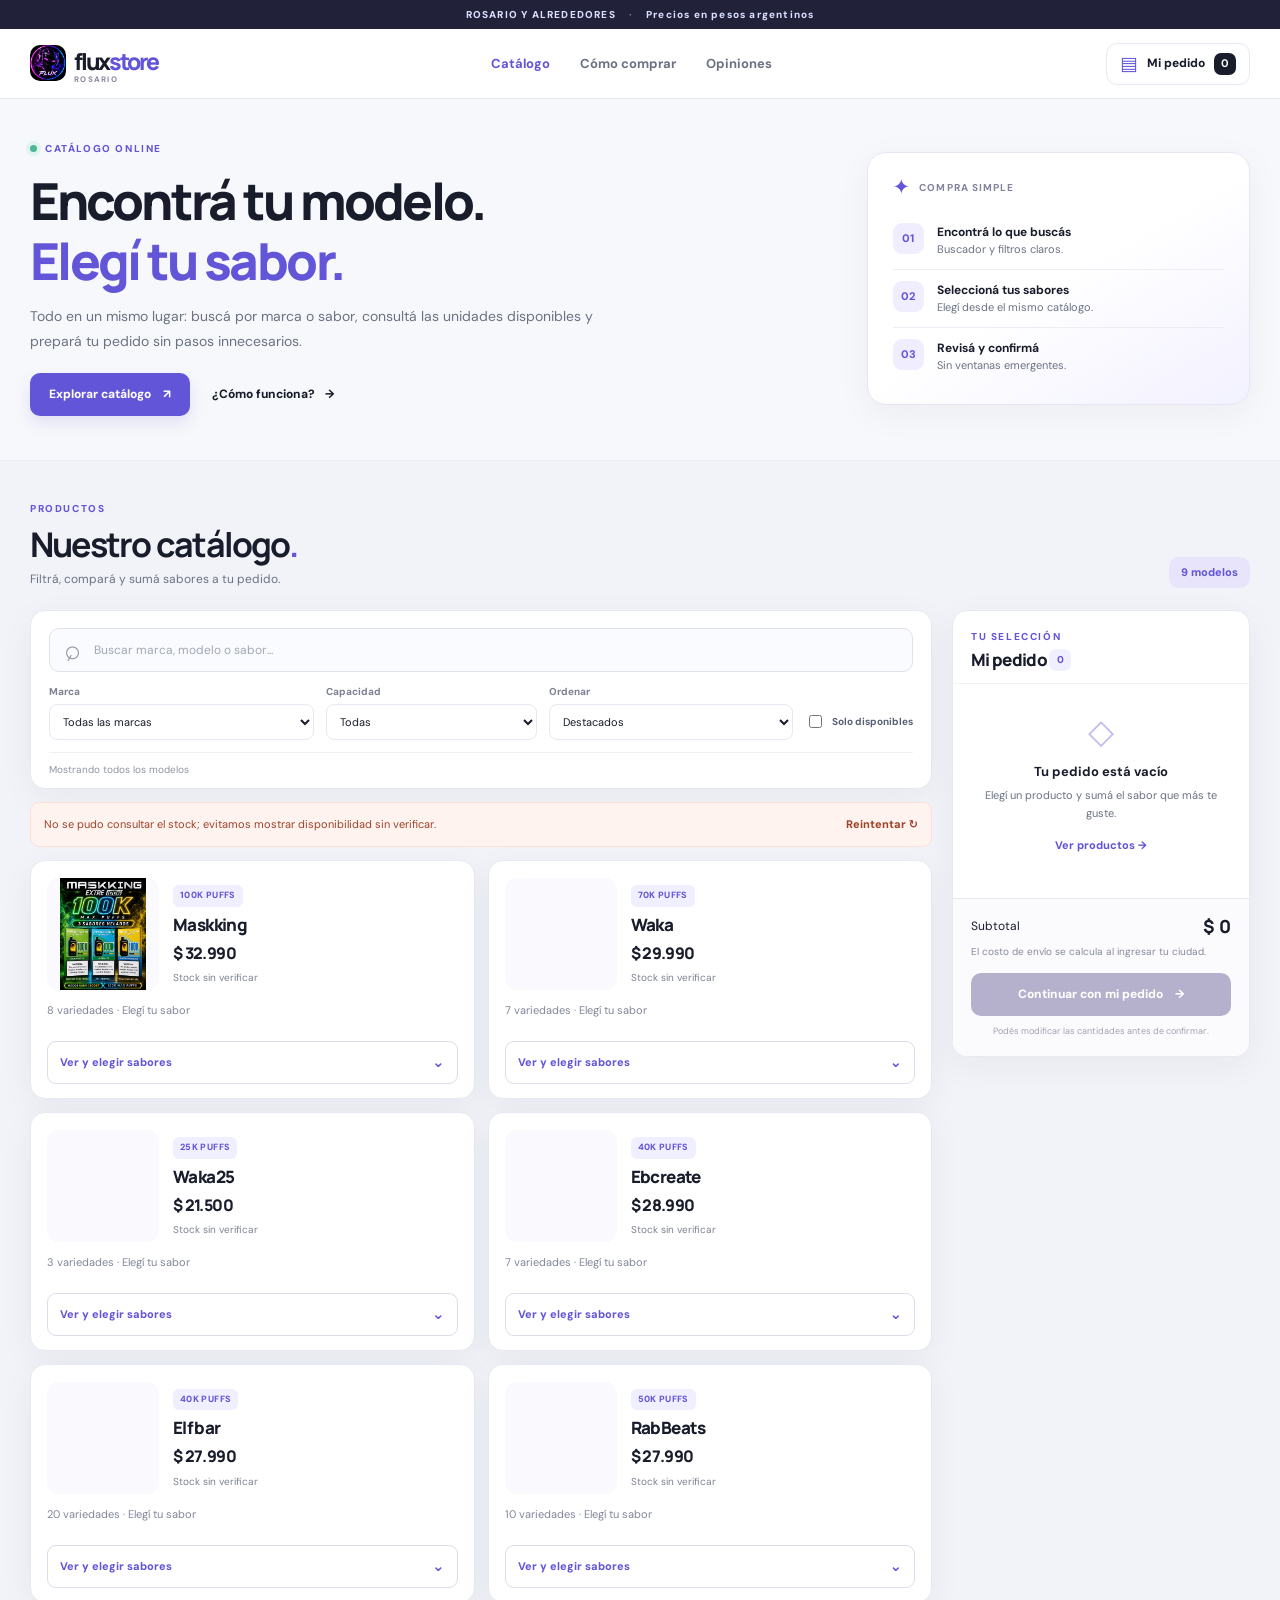
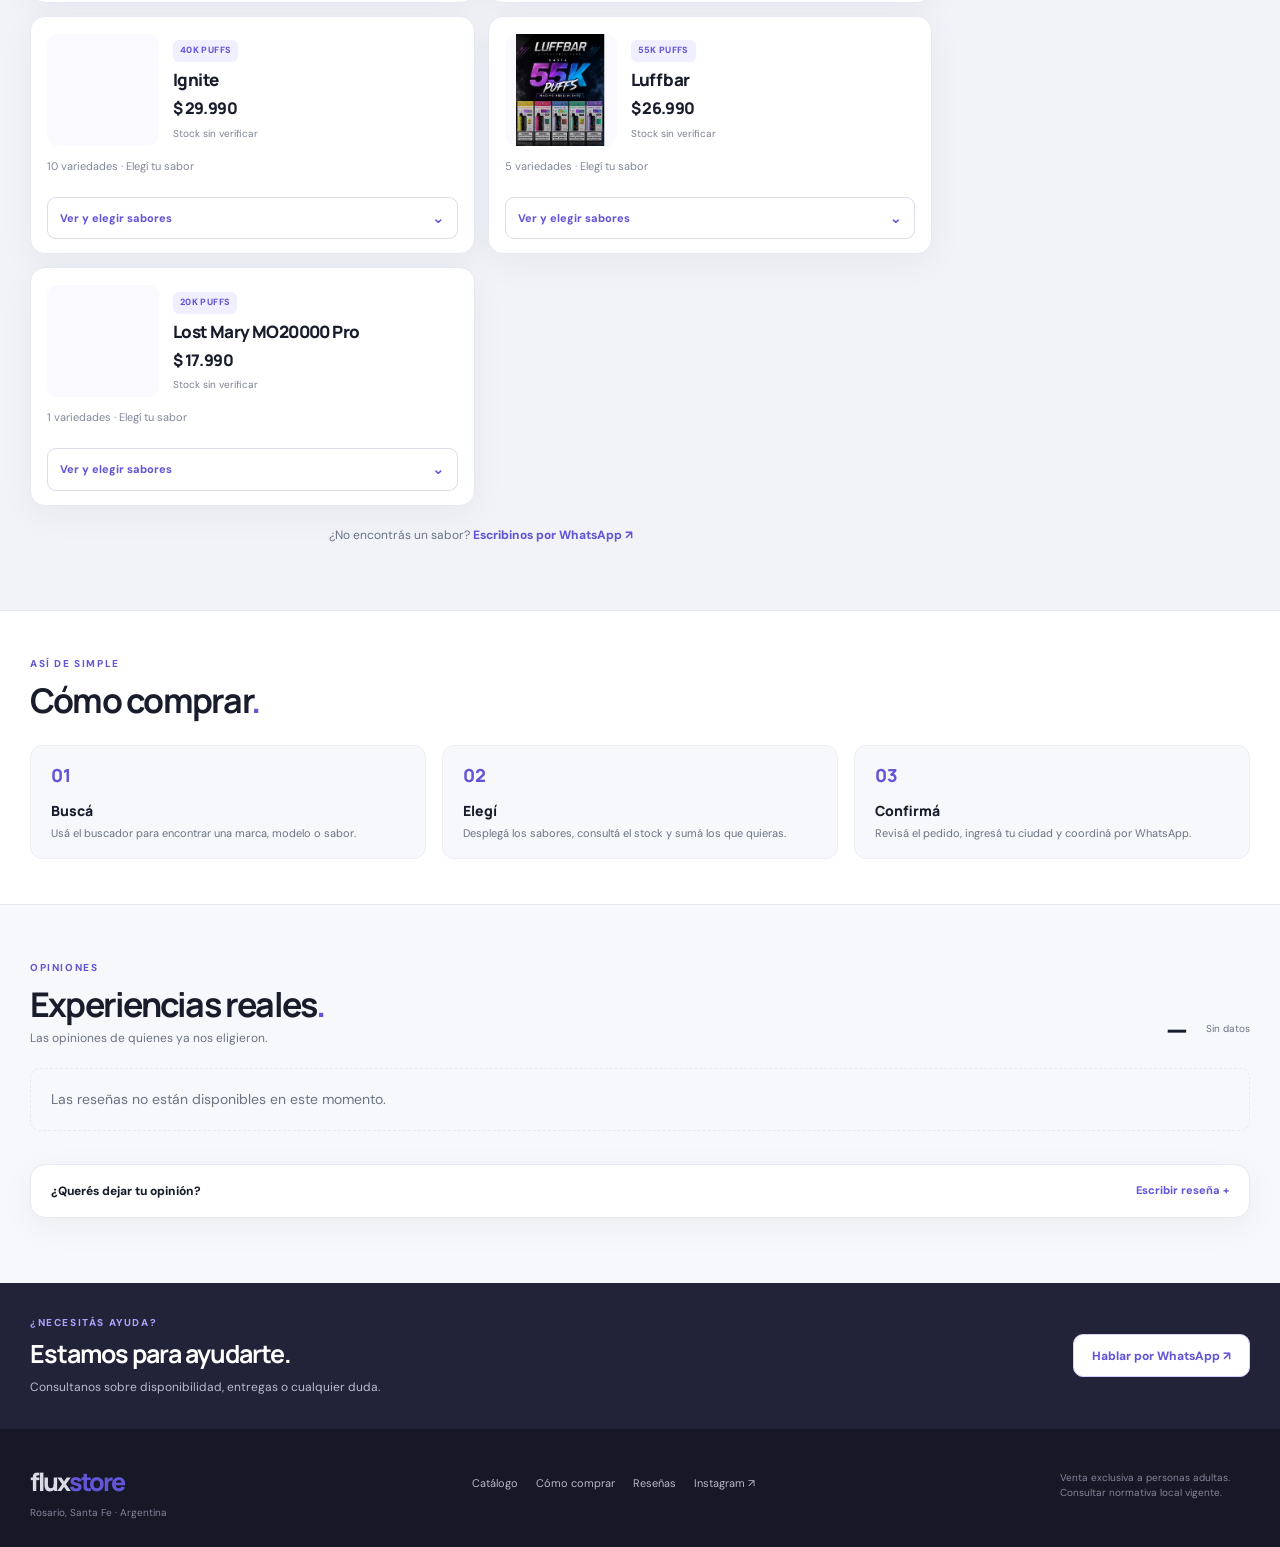
==== commit c4c974b3: "correcion zoom" ====
--- a/fluxstore/index.html
+++ b/fluxstore/index.html
@@ -96,7 +96,18 @@
           <div class="field-grid">
             <label class="field"><span>Nombre y apellido <b>*</b></span><input id="checkoutName" name="nombre" autocomplete="name" type="text" minlength="2" required placeholder="Tu nombre"></label>
             <label class="field"><span>WhatsApp <b>*</b></span><input id="checkoutWhatsapp" name="whatsapp" autocomplete="tel" inputmode="tel" type="tel" minlength="8" required placeholder="341 123 4567"></label>
-            <label class="field full-field"><span>Email <small>(opcional)</small></span><input id="checkoutEmail" name="email" autocomplete="email" type="email" placeholder="tu@email.com"></label>
+            <label class="field full-field">
+  <span>Email <b>*</b></span>
+
+  <input
+    id="checkoutEmail"
+    name="email"
+    autocomplete="email"
+    type="email"
+    required
+    placeholder="tu@email.com"
+  >
+</label>
           </div>
           <h3>Entrega</h3>
           <div class="field-grid">
--- a/fluxstore/styles.css
+++ b/fluxstore/styles.css
@@ -6,3 +6,29 @@
 @media(max-width:850px){.hero{grid-template-columns:1fr;gap:25px;padding:34px 0}.hero-aside{display:grid;grid-template-columns:repeat(3,1fr);gap:10px}.hero-aside-top{grid-column:1/-1}.hero-mini-step{border:0;padding:6px 0}.shop-layout{grid-template-columns:1fr}.product-grid{grid-template-columns:repeat(2,minmax(0,1fr))}.order-card,.checkout-summary{position:static}.order-card{max-width:none;scroll-margin-top:90px}.cart-content{max-height:none}.checkout-layout{grid-template-columns:1fr}.footer-inner{flex-wrap:wrap}}
 @media(max-width:620px){.wrap{width:calc(100% - 28px)}.top-note{font-size:9px}.nav{height:62px}.nav-links{display:none}.brand{font-size:21px}.brand img{width:33px;height:33px}.header-order{font-size:11px;padding:8px 10px}.hero{min-height:0;padding:30px 0 28px}.hero h1{font-size:34px;line-height:1.17}.hero-copy>p{font-size:12px;margin-bottom:15px}.hero-aside{display:none}.hero-actions{gap:18px}.catalog-section{padding-top:28px}.section-heading{align-items:start;gap:9px;margin-bottom:18px}.section-heading h2{font-size:26px}.catalog-counter{font-size:9px;white-space:normal;text-align:center;max-width:100px}.filters-card{padding:13px;margin-bottom:10px}.filter-row{grid-template-columns:repeat(2,minmax(0,1fr));gap:10px}.filter-row .select-wrapper:nth-child(3){grid-column:1/2}.available-toggle{grid-column:2/3;align-self:end}.product-grid{grid-template-columns:1fr;gap:10px}.product-top{grid-template-columns:104px minmax(0,1fr);padding:14px;gap:14px}.product-image{height:104px}.product-foot{padding:0 14px 14px}.flavor-short{min-height:0}.order-card{margin-top:6px}.checkout-section{padding:40px 0}.checkout-form,.checkout-summary{padding:18px}.field-grid{grid-template-columns:1fr;gap:12px}.review-form{grid-template-columns:1fr}.review-form .field:nth-child(3),.review-form .form-feedback{grid-column:auto}.how-grid,.reviews-grid{grid-template-columns:1fr}.how-grid{gap:10px}.how-grid article{padding:15px}.reviews-section{padding:40px 0}.review-rating{flex-wrap:wrap;justify-content:end}.review-rating strong{font-size:20px}.contact-inner{align-items:start;flex-direction:column}.footer-inner{flex-direction:column;gap:18px}.footer-links{flex-wrap:wrap}.mobile-cart-bar:not([hidden]){position:fixed;bottom:0;left:0;right:0;z-index:25;display:flex;background:#27263c;color:white;justify-content:space-between;align-items:center;padding:12px 19px calc(12px + env(safe-area-inset-bottom));box-shadow:0 -10px 30px #17172b33}.mobile-cart-bar span strong{display:block;font-size:12px}.mobile-cart-bar span small{display:block;color:#c2bff4;font-size:12px}.mobile-cart-bar>strong{font-size:12px}.footer{padding-bottom:30px}.footer:has(~.mobile-cart-bar:not([hidden])){padding-bottom:65px}.toast{bottom:76px;right:12px;left:12px;text-align:center}.confirmation{padding:22px 16px}.confirmation-details{flex-direction:column}.admin-grid{grid-template-columns:1fr}}
 @media(prefers-reduced-motion:reduce){html{scroll-behavior:auto}*{transition:none!important}}
+
+/* =====================================
+   CORRECCIONES PARA DISPOSITIVOS MOVILES
+   ===================================== */
+
+@media (max-width: 620px) {
+
+  /* Evitar zoom automático en iPhone */
+
+  .flavor-search,
+  .search-control input,
+  .field input,
+  .field select,
+  .field textarea,
+  .select-wrapper select {
+    font-size: 16px;
+  }
+
+  /* Mejorar la interacción táctil */
+
+  .flavor-add,
+  .expand-flavors {
+    touch-action: manipulation;
+  }
+
+}
